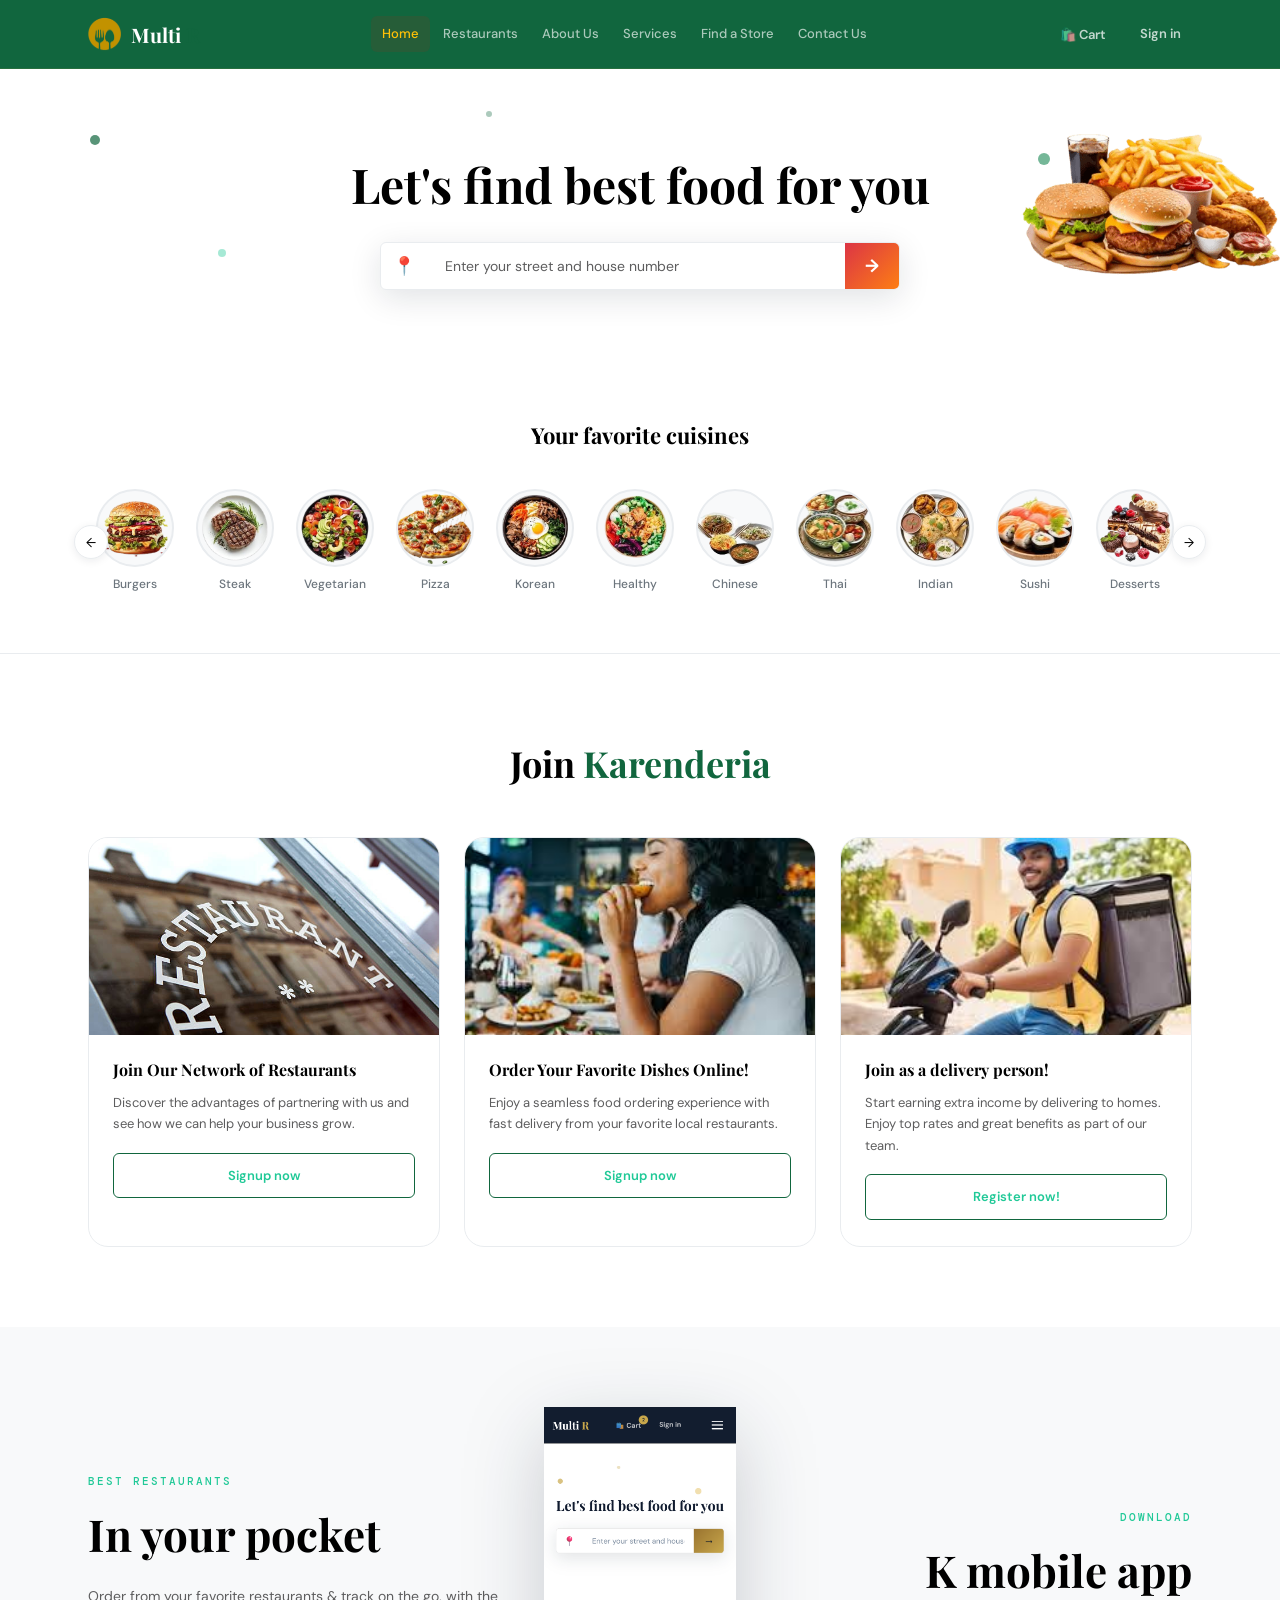
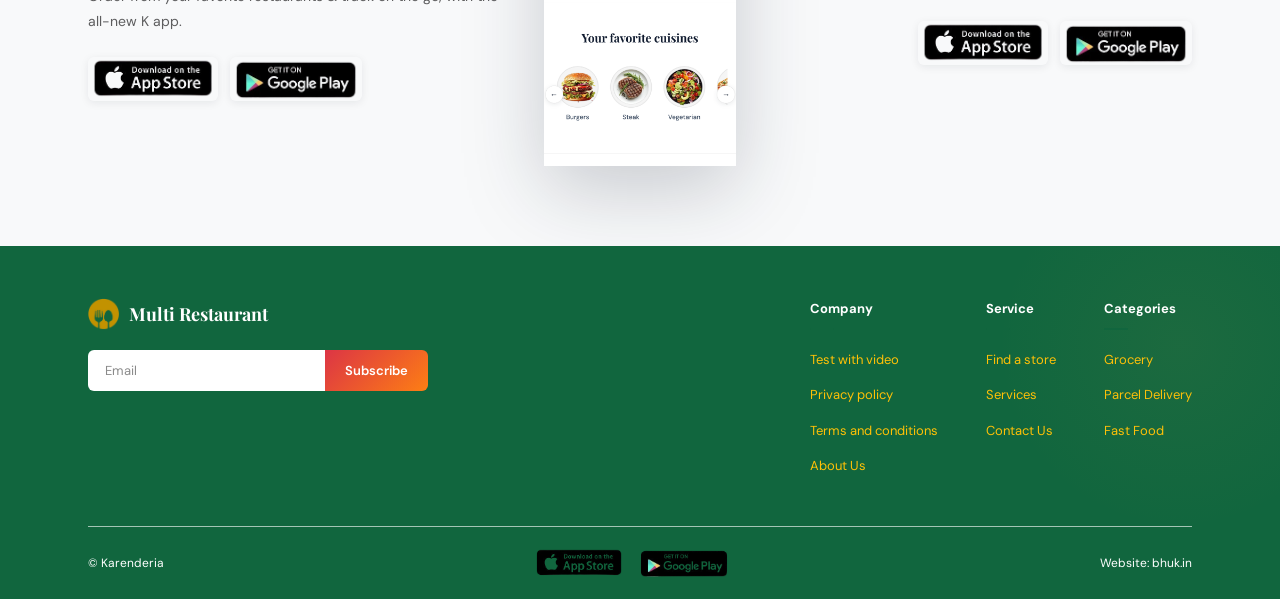
==== index.html @ 749cb7f5 "first commit" ====
<!DOCTYPE html>
<html lang="en">
<head>
  <meta charset="UTF-8">
  <meta name="viewport" content="width=device-width, initial-scale=1.0">
  <title>Bhuk.in — Let's find best food for you</title>
  <meta name="description" content="Order delicious food from the comfort of your home. Explore our restaurant food ordering website now!">
  <link rel="preconnect" href="https://fonts.googleapis.com">
  <link rel="preconnect" href="https://fonts.gstatic.com" crossorigin>
  <link href="https://fonts.googleapis.com/css2?family=Playfair+Display:ital,wght@0,400;0,600;0,700;0,800&family=DM+Sans:wght@300;400;500;600;700&family=DM+Mono:wght@400;500&display=swap" rel="stylesheet">
  <link rel="stylesheet" href="css/style.css">
  <style>
    /* Decorative dots matching original bhuk.in screenshots */
    .dot{position:absolute;border-radius:50%;pointer-events:none}
  </style>
</head>
<body>

  <div id="navbar-placeholder"></div>

  <!-- ══════════════════════════════════════════════════════
       HERO
  ══════════════════════════════════════════════════════ -->
  <section class="hero">
    <img class="hero-img-left"  src="assets/img/hero-left.png"  alt=""
      onerror="this.style.display='none'">
    <img class="hero-img-right" src="assets/img/hero-right.png" alt=""
      onerror="this.style.display='none'">

    <!-- Dots matching screenshot -->
    <div class="dot" style="width:10px;height:10px;background:var(--gold);top:22%;left:7%;opacity:.7"></div>
    <div class="dot" style="width:8px;height:8px;background:var(--gold-dark);top:60%;left:17%;opacity:.4"></div>
    <div class="dot" style="width:12px;height:12px;background:var(--gold-light);top:28%;right:18%;opacity:.6"></div>
    <div class="dot" style="width:7px;height:7px;background:var(--navy-soft);top:65%;right:8%;opacity:.5"></div>
    <div class="dot" style="width:6px;height:6px;background:var(--gold);top:14%;left:38%;opacity:.35"></div>

    <div class="container">
      <div class="hero-inner">
        <div class="hero-content">
          <h1 class="hero-title">Let's find best food for you</h1>
          <div class="hero-search">
            <button class="hero-search-loc" title="Use my location" onclick="getLocation()">📍</button>
            <input type="text" class="hero-search-input" id="hero-input"
              placeholder="Enter your street and house number"
              onkeydown="if(event.key==='Enter') doSearch()">
            <button class="hero-search-btn" onclick="doSearch()">→</button>
          </div>
        </div>
      </div>
    </div>
  </section>

  <!-- ══════════════════════════════════════════════════════
       YOUR FAVOURITE CUISINES
  ══════════════════════════════════════════════════════ -->
  <section class="cuisines-section">
    <div class="container">
      <h2 class="cuisines-title">Your favorite cuisines</h2>
      <div class="cuisines-track-wrap">
        <button class="carousel-arrow prev" onclick="slideCuisines(-1)">←</button>
        <div class="cuisines-track" id="cuisines-track"></div>
        <button class="carousel-arrow next" onclick="slideCuisines(1)">→</button>
      </div>
    </div>
  </section>

  <!-- ══════════════════════════════════════════════════════
       JOIN KARENDERIA — 3 cards
  ══════════════════════════════════════════════════════ -->
  <section class="join-section">
    <div class="container">
      <h2 class="join-title">Join <span class="hi">Karenderia</span></h2>
      <!-- Cards rendered directly — no reveal class to avoid observer timing bug -->
      <div class="join-grid" id="join-grid"></div>
    </div>
  </section>

  <!-- ══════════════════════════════════════════════════════
       APP SECTION
  ══════════════════════════════════════════════════════ -->
  <section class="app-section">
    <div class="container">
      <div class="app-inner">
        <div class="app-left">
          <div class="app-label">Best restaurants</div>
          <div class="app-title">In your pocket</div>
          <p class="app-desc">Order from your favorite restaurants & track on the go, with the all-new K app.</p>
          <div class="app-badges" id="app-badges-left"></div>
        </div>
        <div style="text-align:center">
          <img class="app-phone" src="assets/img/mobile-app.png" alt="K App"
            onerror="this.src='https://placehold.co/200x400/F0EBE0/9A7430?text=App+Preview'">
        </div>
        <div class="app-right">
          <div class="app-label">Download</div>
          <div class="app-title">K mobile app</div>
          <div class="app-badges" id="app-badges-right"></div>
        </div>
      </div>
    </div>
  </section>

  <div id="footer-placeholder"></div>

  <!-- ── SCRIPTS ─────────────────────────────────────────── -->
  <script src="data/data.js"></script>
  <script src="js/main.js"></script>
  <script>
    /* Render page content AFTER main.js loads, then call initReveal */
    document.addEventListener('DOMContentLoaded', function() {
      renderCuisines();
      renderJoinCards();
      renderAppBadges();
      /* Call initReveal AFTER all content is in DOM */
      setTimeout(initReveal, 60);
    });

    /* ── Cuisines ─────────────────────────────────────── */
    function renderCuisines(){
      const track = document.getElementById('cuisines-track');
      if(!track) return;
      track.innerHTML = BHUK.cuisines.map(c => `
        <a href="restaurants.html?cuisine=${c.id}" class="cuisine-chip" title="${c.name}">
          <div class="cuisine-chip-circle">
            <img src="${c.img}" alt="${c.name}"
              onerror="this.style.display='none';this.parentElement.innerHTML='<span style=font-size:32px>${c.icon}</span>'">
          </div>
          <span class="cuisine-chip-label">${c.name}</span>
        </a>
      `).join('');
    }

    function slideCuisines(dir){
      const track = document.getElementById('cuisines-track');
      if(track) track.scrollBy({left: dir*260, behavior:'smooth'});
    }

    /* ── Join cards ──────────────────────────────────── */
    function renderJoinCards(){
      const grid = document.getElementById('join-grid');
      if(!grid) return;
      grid.innerHTML = BHUK.join_cards.map((c,i) => `
        <div class="join-card" style="animation:fadeInUp .5s ease ${i*0.12}s both">
          <img class="join-card-img" src="${c.img}" alt="${c.title}"
            onerror="this.src='https://placehold.co/400x225/F0EBE0/9A7430?text=${encodeURIComponent(c.title)}'">
          <div class="join-card-body">
            <div class="join-card-title">${c.title}</div>
            <div class="join-card-desc">${c.desc}</div>
            <a href="${c.link}" class="join-card-btn">${c.cta}</a>
          </div>
        </div>
      `).join('');
    }

    /* ── App badges ──────────────────────────────────── */
    function renderAppBadges(){
      const a = BHUK.app;
      const html = `
        <a href="${a.appstore_link}" class="app-badge">
          <img src="${a.appstore_img}" alt="App Store"
            onerror="this.src='https://placehold.co/130x40/000/fff?text=App+Store'">
        </a>
        <a href="${a.playstore_link}" class="app-badge">
          <img src="${a.playstore_img}" alt="Google Play"
            onerror="this.src='https://placehold.co/130x40/000/fff?text=Google+Play'">
        </a>`;
      const bl = document.getElementById('app-badges-left');
      const br = document.getElementById('app-badges-right');
      if(bl) bl.innerHTML = html;
      if(br) br.innerHTML = html;
    }

    /* ── Hero search ─────────────────────────────────── */
    function doSearch(){
      const val = document.getElementById('hero-input').value.trim();
      window.location.href = val
        ? `restaurants.html?address=${encodeURIComponent(val)}`
        : 'restaurants.html';
    }

    function getLocation(){
      if(!navigator.geolocation) return;
      navigator.geolocation.getCurrentPosition(pos => {
        document.getElementById('hero-input').value =
          `${pos.coords.latitude.toFixed(4)}, ${pos.coords.longitude.toFixed(4)}`;
      }, ()=>{});
    }
  </script>

  <!-- Inline keyframe for join cards (no observer needed) -->
  <style>
    @keyframes fadeInUp{
      from{opacity:0;transform:translateY(28px)}
      to{opacity:1;transform:translateY(0)}
    }
  </style>
</body>
</html>
---- css/style.css ----
/* ============================================================
   BHUK.IN — Global CSS
   Colors: Exact Advocate palette (Navy + Gold)
   Structure: Food ordering marketplace
============================================================ */
*,*::before,*::after{margin:0;padding:0;box-sizing:border-box}
html{scroll-behavior:smooth;font-size:16px}
body{font-family:var(--ff-body);color:var(--text-dark);background:var(--cream);line-height:1.65;overflow-x:hidden}
img{max-width:100%;display:block;height:auto}
a{text-decoration:none;color:inherit}
ul{list-style:none}
button{cursor:pointer;font-family:var(--ff-body)}
input,textarea,select{font-family:var(--ff-body)}

/* ── EXACT ADVOCATE VARIABLES ───────────────────────────── */
:root {
 /* Primary Action Colors (Appetite Stimulants) */
  --gold:        #11663e; /* bs-orange: High energy for buttons/CTAs */
  --gold-light:  #198754; /* bs-yellow: For highlights and star ratings */
  --gold-dark:   #20c997; /* bs-red: For alerts, prices, or "Hot" items */

  /* Deep Backgrounds & Headers */
  --navy:        #dc3545; /* bs-black: Sleek, high-end look for nav/footers */
  --navy-mid:    #ffc107; /* bs-green: Used for "Fresh" or "Vegetarian" badges */
  --navy-soft:   #fd7e14; /* bs-teal: Accents for health/organic sections */

  /* Surface & Backgrounds */
  --cream:       #FFFFFF; /* bs-white: Clean canvas for food photography */
  --cream-dark:  #f8f9fa; /* Light Gray: Subtle section backgrounds */
  --white:       #FFFFFF;

  /* Functional Grays & UI Elements */
  --gray-100:    #f8f9fa;
  --gray-200:    #e9ecef;
  --gray-500:    #adb5bd;
  --gray-700:    #495057;

  /* Typography */
  --text-dark:   #000000; /* Main Body Text */
  --text-mid:    #6c757d; /* Secondary Info/Descriptions */
  --text-light:  #5d5d5e; /* Disabled or subtle text */

  /* Extra Food Accents */
  --bs-pink:     #d63384; 
  --bs-cyan:     #0dcaf0;



  --ff-display:  'Playfair Display', Georgia, serif;
  --ff-body:     'DM Sans', system-ui, sans-serif;
  --ff-mono:     'DM Mono', monospace;
  --shadow-sm:   0 2px 8px rgba(10,22,40,0.08);
  --shadow-md:   0 8px 32px rgba(10,22,40,0.12);
  --shadow-lg:   0 24px 64px rgba(10,22,40,0.16);
  --shadow-gold: 0 8px 32px rgba(201,168,76,0.25);
  --radius-sm:   6px;
  --radius-md:   12px;
  --radius-lg:   20px;
  --radius-xl:   32px;
  --transition:  0.3s cubic-bezier(0.4,0,0.2,1);
}

/* ── UTILITIES ──────────────────────────────────────────── */
.container{max-width:1160px;margin:0 auto;padding:0 28px}
.section{padding:90px 0}
.tc{text-align:center}
.tc .s-sub{margin:0 auto}
.tc .s-label{justify-content:center}

.s-label{
  font-family:var(--ff-mono);font-size:11px;font-weight:500;
  letter-spacing:3px;text-transform:uppercase;color:var(--gold);
  display:inline-flex;align-items:center;gap:8px;margin-bottom:12px;
}
.s-label::before{content:'';width:24px;height:2px;background:var(--gold);flex-shrink:0}

.s-title{
  font-family:var(--ff-display);font-size:clamp(26px,4vw,46px);
  font-weight:700;color:var(--text-dark);line-height:1.18;margin-bottom:14px;
}
.s-title .hi{color:var(--gold)}
.s-title-white{color:var(--white)!important}

.s-sub{font-size:15px;color:var(--text-light);line-height:1.75;max-width:540px}
.s-divider{width:48px;height:3px;background:linear-gradient(90deg,var(--gold-dark),var(--gold-light));border-radius:2px;margin:14px 0 26px}
.tc .s-divider{margin:14px auto 26px}

/* ── BUTTONS ────────────────────────────────────────────── */
.btn{
  display:inline-flex;align-items:center;justify-content:center;gap:8px;
  padding:13px 28px;border-radius:var(--radius-sm);border:none;
  font-family:var(--ff-body);font-size:14px;font-weight:600;
  letter-spacing:.3px;transition:var(--transition);cursor:pointer;
}
.btn-gold{
  background:linear-gradient(135deg,var(--gold-dark),var(--gold),var(--gold-light));
  color:var(--white);box-shadow:var(--shadow-gold);
}
.btn-gold:hover{transform:translateY(-3px);box-shadow:0 14px 40px rgba(22, 196, 37, 0.45)}
.btn-navy{background:var(--navy);color:var(--white)}
.btn-navy:hover{background:var(--navy-soft);transform:translateY(-2px);box-shadow:var(--shadow-md)}
.btn-outline{background:transparent;border:1.5px solid var(--gold);color:var(--gold-dark)}
.btn-outline:hover{background:var(--gold);color:var(--white)}
.btn-outline-navy{background:transparent;border:1.5px solid var(--navy);color:var(--navy)}
.btn-outline-navy:hover{background:var(--navy);color:var(--white)}
.btn-white{background:var(--white);color:var(--text-dark);box-shadow:var(--shadow-md)}
.btn-white:hover{transform:translateY(-2px);box-shadow:var(--shadow-lg)}
.btn-ghost{background:rgba(255,255,255,.12);border:1.5px solid rgba(255,255,255,.3);color:var(--white)}
.btn-ghost:hover{background:rgba(255,255,255,.22)}

/* ── ANIMATIONS ─────────────────────────────────────────── */
.reveal{opacity:0;transform:translateY(32px);transition:opacity .65s ease,transform .65s ease}
.reveal.vis{opacity:1;transform:none}
.reveal-left{opacity:0;transform:translateX(-40px);transition:opacity .7s ease,transform .7s ease}
.reveal-left.vis{opacity:1;transform:none}
.reveal-right{opacity:0;transform:translateX(40px);transition:opacity .7s ease,transform .7s ease}
.reveal-right.vis{opacity:1;transform:none}

/* ══════════════════════════════════════════════════════════
   NAVBAR — minimal: Logo | nav links | Cart | Sign in
══════════════════════════════════════════════════════════ */
.navbar{
  position:sticky;top:0;z-index:1000;
  background: var(--gold);
  backdrop-filter:blur(20px);-webkit-backdrop-filter:blur(20px);
  border-bottom:1px solid rgba(201,168,76,.12);
  transition:var(--transition);
}
.nav-inner{height:68px;display:flex;align-items:center;justify-content:space-between;gap:16px}

.nav-logo{display:flex;align-items:center;gap:10px;flex-shrink:0}
.nav-logo-img{height:34px;object-fit:contain;border-radius:6px}
.nav-logo-text{font-family:var(--ff-display);font-size:20px;font-weight:700;color:var(--white)}
.nav-logo-text span{color:var(--gold)}

.nav-links{display:flex;align-items:center;gap:2px;flex:1;justify-content:center}
.nav-links a{
  font-size:13px;font-weight:500;color:rgba(255,255,255,.65);
  padding:7px 11px;border-radius:var(--radius-sm);transition:var(--transition);
  white-space:nowrap;
}
.nav-links a:hover,.nav-links a.active{color:var(--navy-mid);background:rgba(226, 11, 3, 0.1)}

.nav-right{display:flex;align-items:center;gap:12px;flex-shrink:0}

.nav-cart-btn{
  display:flex;align-items:center;gap:7px;
  font-size:13px;font-weight:600;color:rgba(255,255,255,.75);
  background:none;border:none;cursor:pointer;transition:var(--transition);
  position:relative;padding:7px 11px;border-radius:var(--radius-sm);
}
.nav-cart-btn:hover{color:var(--gold-light);background:rgba(201,168,76,.1)}

.cart-count{
  position:absolute;top:-2px;right:-2px;
  width:17px;height:17px;border-radius:50%;
  background:var(--gold);color:var(--navy);
  font-size:9px;font-weight:700;
  display:flex;align-items:center;justify-content:center;
}

.nav-signin{
  font-size:13px;font-weight:600;color:rgba(255,255,255,.75);
  padding:7px 11px;border-radius:var(--radius-sm);transition:var(--transition);
}
.nav-signin:hover{color:var(--gold-light);background:rgba(201,168,76,.1)}

/* Hamburger */
.hamburger{
  display:none;flex-direction:column;gap:5px;
  background:none;border:none;padding:8px;border-radius:var(--radius-sm);
}
.hamburger span{display:block;width:22px;height:2px;background:var(--white);border-radius:2px;transition:var(--transition)}
.hamburger.open span:nth-child(1){transform:rotate(45deg) translate(5px,5px)}
.hamburger.open span:nth-child(2){opacity:0}
.hamburger.open span:nth-child(3){transform:rotate(-45deg) translate(5px,-5px)}

.mobile-menu{
  display:none;position:fixed;top:68px;left:0;right:0;
  background:rgba(10,22,40,.99);backdrop-filter:blur(20px);
  border-bottom:1px solid rgba(201,168,76,.12);
  padding:16px 28px 24px;z-index:999;flex-direction:column;gap:4px;
}
.mobile-menu.open{display:flex}
.mobile-menu a{
  font-size:14px;font-weight:500;color:rgba(255,255,255,.72);
  padding:10px 14px;border-radius:var(--radius-sm);transition:var(--transition);
  border-bottom:1px solid rgba(255,255,255,.04);
}
.mobile-menu a:hover{color:var(--gold-light);background:rgba(201,168,76,.08)}
.mobile-menu-actions{display:flex;gap:10px;margin-top:14px;padding-top:14px;border-top:1px solid rgba(255,255,255,.07)}
.mobile-menu-actions .btn{flex:1;justify-content:center;font-size:13px;padding:11px}

/* ── HERO ───────────────────────────────────────────────── */
.hero{
  background:var(--white);overflow:hidden;
  position:relative;min-height:300px;
  display:flex;align-items:center;
}
.hero-img-left,.hero-img-right{
  position:absolute;top:0;bottom:0;width:260px;
  object-fit:cover;pointer-events:none;
}
.hero-img-left{left:0}
.hero-img-right{right:0}
.hero-inner{
  display:flex;align-items:center;justify-content:center;
  position:relative;z-index:2;padding:56px 0 48px;
  text-align:center;width:100%;
}
.hero-content{position:relative;z-index:3;max-width:580px}
.hero-title{
  font-family:var(--ff-display);font-size:clamp(26px,4vw,48px);
  font-weight:700;color:var(--text-dark);margin-bottom:28px;line-height:1.2;
}

/* Search bar */
.hero-search{
  display:flex;background:var(--white);
  border:1.5px solid var(--gray-200);
  border-radius:var(--radius-sm);overflow:hidden;
  box-shadow:var(--shadow-md);max-width:520px;margin:0 auto;
  transition:var(--transition);
}
.hero-search:focus-within{border-color:var(--gold);box-shadow:0 0 0 3px rgba(201,168,76,.1),var(--shadow-md)}
.hero-search-input{
  flex:1;padding:14px 18px;border:none;outline:none;
  font-size:14px;color:var(--text-dark);background:transparent;
}
.hero-search-input::placeholder{color:var(--text-light)}
.hero-search-loc{
  background:none;border:none;padding:0 12px;
  color:var(--text-light);cursor:pointer;font-size:18px;transition:var(--transition);
}
.hero-search-loc:hover{color:var(--gold-dark)}
.hero-search-btn{
  background:linear-gradient(135deg,var(--navy),var(--navy-soft));
  border:none;padding:0 20px;color:var(--white);
  font-size:18px;font-weight:700;cursor:pointer;transition:var(--transition);
  display:flex;align-items:center;justify-content:center;
}
.hero-search-btn:hover{background:linear-gradient(135deg,var(--gold),var(--gold-light));transform:none}

/* Decorative dots */
.hero-dot{position:absolute;border-radius:50%;pointer-events:none}

/* ── CUISINES CAROUSEL ──────────────────────────────────── */
.cuisines-section{padding:48px 0;background:var(--white);border-bottom:1px solid var(--gray-200)}
.cuisines-title{
  font-family:var(--ff-display);font-size:22px;font-weight:700;
  color:var(--text-dark);text-align:center;margin-bottom:26px;
}
.cuisines-track-wrap{position:relative}
.cuisines-track{
  display:flex;gap:14px;overflow-x:auto;scrollbar-width:none;
  padding:6px 4px;scroll-behavior:smooth;
}
.cuisines-track::-webkit-scrollbar{display:none}

.cuisine-chip{
  flex-shrink:0;display:flex;flex-direction:column;align-items:center;gap:8px;
  cursor:pointer;transition:var(--transition);text-decoration:none;padding:4px;
}
.cuisine-chip-circle{
  width:78px;height:78px;border-radius:50%;
  background:var(--gray-100);border:2px solid var(--gray-200);
  display:flex;align-items:center;justify-content:center;
  font-size:30px;overflow:hidden;transition:var(--transition);
}
.cuisine-chip-circle img{width:100%;height:100%;object-fit:cover}
.cuisine-chip:hover .cuisine-chip-circle,
.cuisine-chip.active .cuisine-chip-circle{
  border-color:var(--gold);box-shadow:0 0 0 3px rgba(201,168,76,.15);
  background:var(--white);
}
.cuisine-chip-label{
  font-size:12px;font-weight:500;color:var(--text-mid);
  text-align:center;white-space:nowrap;
}
.cuisine-chip:hover .cuisine-chip-label,
.cuisine-chip.active .cuisine-chip-label{color:var(--gold-dark);font-weight:600}

.carousel-arrow{
  position:absolute;top:50%;transform:translateY(-50%);
  width:34px;height:34px;border-radius:50%;
  background:var(--white);border:1px solid var(--gray-200);
  box-shadow:var(--shadow-sm);cursor:pointer;
  display:flex;align-items:center;justify-content:center;
  font-size:13px;color:var(--text-dark);transition:var(--transition);z-index:10;
}
.carousel-arrow:hover{background:var(--navy);color:var(--white);border-color:var(--navy)}
.carousel-arrow.prev{left:-14px}
.carousel-arrow.next{right:-14px}

/* ── JOIN SECTION ───────────────────────────────────────── */
.join-section{padding:80px 0;background:var(--white)}
.join-title{
  font-family:var(--ff-display);font-size:clamp(22px,3.5vw,36px);
  font-weight:700;text-align:center;margin-bottom:44px;color:var(--text-dark);
}
.join-title .hi{color:var(--gold)}

.join-grid{display:grid;grid-template-columns:repeat(3,1fr);gap:24px}

.join-card{
  border:1px solid var(--gray-200);border-radius:var(--radius-lg);
  overflow:hidden;transition:var(--transition);background:var(--white);
  position:relative;
}
.join-card::before{
  content:'';position:absolute;top:0;left:0;right:0;height:3px;
  background:linear-gradient(90deg,var(--gold-dark),var(--gold-light));
  transform:scaleX(0);transform-origin:left;transition:var(--transition);
}
.join-card:hover{transform:translateY(-7px);box-shadow:var(--shadow-lg);border-color:rgba(201,168,76,.25)}
.join-card:hover::before{transform:scaleX(1)}
.join-card-img{width:100%;aspect-ratio:16/9;object-fit:cover;background:var(--gray-100)}
.join-card-body{padding:22px 24px 26px}
.join-card-title{font-family:var(--ff-display);font-size:16px;font-weight:700;color:var(--text-dark);margin-bottom:8px}
.join-card-desc{font-size:13px;color:var(--text-light);line-height:1.65;margin-bottom:18px}
.join-card-btn{
  display:block;width:100%;padding:11px;text-align:center;
  border:1.5px solid var(--gold);border-radius:var(--radius-sm);
  font-size:13px;font-weight:600;color:var(--gold-dark);
  background:transparent;cursor:pointer;transition:var(--transition);
}
.join-card-btn:hover{background:linear-gradient(135deg,var(--gold-dark),var(--gold));color:var(--white);border-color:transparent}

/* ── APP SECTION ────────────────────────────────────────── */
.app-section{background:var(--cream-dark);padding:80px 0}
.app-inner{display:grid;grid-template-columns:1fr auto 1fr;gap:40px;align-items:center}
.app-phone{max-height:360px;margin:0 auto;filter:drop-shadow(0 24px 40px rgba(10,22,40,.2))}
.app-label{font-family:var(--ff-mono);font-size:11px;letter-spacing:2px;text-transform:uppercase;color:var(--gold-dark);margin-bottom:8px;font-weight:500}
.app-title{font-family:var(--ff-display);font-size:clamp(28px,4vw,44px);font-weight:700;color:var(--text-dark);margin-bottom:14px}
.app-desc{font-size:14px;color:var(--text-light);line-height:1.75;margin-bottom:24px}
.app-badges{display:flex;gap:12px;flex-wrap:wrap}
.app-badge{transition:var(--transition)}
.app-badge:hover{transform:translateY(-3px)}
.app-badge img{height:44px;border-radius:var(--radius-sm);box-shadow:var(--shadow-sm)}
.app-right .app-label,.app-right .app-title{text-align:right}
.app-right .app-badges{justify-content:flex-end}

/* ── RESTAURANT CARD ────────────────────────────────────── */
.restaurant-card{
  background:var(--white);border:1px solid var(--gray-200);
  border-radius:var(--radius-lg);overflow:hidden;transition:var(--transition);
  position:relative;text-decoration:none;display:block;
}
.restaurant-card::before{
  content:'';position:absolute;top:0;left:0;right:0;height:3px;
  background:linear-gradient(90deg,var(--gold-dark),var(--gold-light));
  transform:scaleX(0);transform-origin:left;transition:var(--transition);
}
.restaurant-card:hover{transform:translateY(-5px);box-shadow:var(--shadow-lg);border-color:rgba(201,168,76,.2)}
.restaurant-card:hover::before{transform:scaleX(1)}
.restaurant-card.closed{opacity:.65}
.rest-img{width:100%;aspect-ratio:16/9;object-fit:cover;background:var(--gray-100)}
.rest-closed-badge{
  position:absolute;top:12px;left:12px;
  background:rgba(10,22,40,.8);color:var(--white);
  font-size:11px;font-weight:600;padding:3px 10px;border-radius:var(--radius-full);
}
.rest-body{padding:16px 18px}
.rest-name{font-family:var(--ff-display);font-size:16px;font-weight:700;color:var(--text-dark);margin-bottom:6px}
.rest-meta{display:flex;align-items:center;gap:12px;margin-bottom:10px;flex-wrap:wrap}
.rest-rating{display:flex;align-items:center;gap:4px;font-size:13px;font-weight:600;color:var(--text-dark)}
.rest-rating .star{color:var(--gold)}
.rest-reviews{font-size:11px;color:var(--text-light)}
.rest-time{font-size:12px;color:var(--text-light);display:flex;align-items:center;gap:4px}
.rest-tags{display:flex;gap:6px;flex-wrap:wrap;margin-bottom:10px}
.rest-tag{
  padding:2px 10px;border-radius:var(--radius-full);
  font-size:10px;font-weight:600;color:var(--gold-dark);
  background:rgba(201,168,76,.1);border:1px solid rgba(201,168,76,.2);
}
.rest-footer{
  display:flex;align-items:center;justify-content:space-between;
  padding-top:10px;border-top:1px solid var(--gray-200);
  font-size:12px;color:var(--text-light);
}

/* ── CUISINE FILTER PILLS (restaurants page) ────────────── */
.cuisine-strip{
  background:var(--white);border-bottom:1px solid var(--gray-200);
  position:sticky;top:68px;z-index:99;
}
.cuisine-strip-inner{
  display:flex;gap:8px;overflow-x:auto;scrollbar-width:none;
  padding:12px 4px;
}
.cuisine-strip-inner::-webkit-scrollbar{display:none}
.cuisine-pill{
  flex-shrink:0;display:flex;align-items:center;gap:6px;
  padding:7px 16px;border-radius:var(--radius-full);
  border:1.5px solid var(--gray-200);background:var(--white);
  font-size:13px;font-weight:500;color:var(--text-mid);
  cursor:pointer;transition:var(--transition);white-space:nowrap;
  text-decoration:none;
}
.cuisine-pill:hover{border-color:var(--gold);color:var(--gold-dark)}
.cuisine-pill.active{
  background:linear-gradient(135deg,var(--navy),var(--navy-soft));
  border-color:transparent;color:var(--white);font-weight:600;
}

/* ── FILTER SIDEBAR ─────────────────────────────────────── */
.filter-box{
  background:var(--white);border:1px solid var(--gray-200);
  border-radius:var(--radius-lg);padding:24px;position:sticky;top:130px;
}
.filter-box-title{font-family:var(--ff-display);font-size:16px;font-weight:700;color:var(--text-dark);margin-bottom:20px;padding-bottom:14px;border-bottom:1px solid var(--gray-200)}
.filter-group{margin-bottom:22px}
.filter-group-title{font-size:11px;font-weight:700;letter-spacing:.8px;text-transform:uppercase;color:var(--text-light);margin-bottom:12px}
.filter-opt{display:flex;align-items:center;gap:10px;padding:5px 0;cursor:pointer}
.filter-opt input{accent-color:var(--gold);width:15px;height:15px}
.filter-opt label{font-size:13px;color:var(--text-mid);cursor:pointer;flex:1}
.filter-apply{
  width:100%;padding:11px;
  background:linear-gradient(135deg,var(--gold-dark),var(--gold));
  border:none;border-radius:var(--radius-sm);
  font-family:var(--ff-body);font-size:13px;font-weight:600;color:var(--navy);
  cursor:pointer;transition:var(--transition);
}
.filter-apply:hover{transform:translateY(-1px);box-shadow:var(--shadow-gold)}

/* ── MENU ITEM ──────────────────────────────────────────── */
.menu-item{
  display:flex;align-items:center;gap:16px;
  background:var(--white);border:1px solid var(--gray-200);
  border-radius:var(--radius-md);padding:16px 18px;transition:var(--transition);
}
.menu-item:hover{border-color:rgba(201,168,76,.3);box-shadow:var(--shadow-sm)}
.menu-item-img{width:80px;height:80px;border-radius:var(--radius-sm);object-fit:cover;flex-shrink:0;background:var(--gray-100)}
.menu-item-info{flex:1}
.menu-item-name{font-family:var(--ff-display);font-size:15px;font-weight:600;color:var(--text-dark);margin-bottom:4px}
.menu-item-desc{font-size:12px;color:var(--text-light);line-height:1.5;margin-bottom:8px;display:-webkit-box;-webkit-line-clamp:2;-webkit-box-orient:vertical;overflow:hidden}
.menu-item-price{font-family:var(--ff-display);font-size:16px;font-weight:700;color:var(--gold-dark)}
.menu-item-add{
  width:34px;height:34px;border-radius:50%;
  background:linear-gradient(135deg,var(--gold-dark),var(--gold));
  border:none;color:var(--white);font-size:20px;
  cursor:pointer;flex-shrink:0;
  display:flex;align-items:center;justify-content:center;
  transition:var(--transition);box-shadow:var(--shadow-gold);
}
.menu-item-add:hover{transform:scale(1.1);box-shadow:0 10px 28px rgba(201,168,76,.5)}
.popular-badge{
  display:inline-block;padding:2px 8px;border-radius:var(--radius-full);
  font-size:10px;font-weight:700;color:var(--white);
  background:var(--navy);margin-bottom:4px;
}

/* ── CART SIDEBAR ───────────────────────────────────────── */
.cart-overlay{
  position:fixed;inset:0;background:rgba(0,0,0,.55);
  z-index:2000;opacity:0;pointer-events:none;transition:opacity .3s ease;
}
.cart-overlay.open{opacity:1;pointer-events:all}
.cart-panel{
  position:fixed;top:0;right:0;bottom:0;width:360px;max-width:100vw;
  background:var(--white);z-index:2001;
  box-shadow:-8px 0 40px rgba(10,22,40,.2);
  display:flex;flex-direction:column;
  transform:translateX(100%);transition:transform .35s cubic-bezier(.4,0,.2,1);
}
.cart-overlay.open .cart-panel{transform:translateX(0)}
.cart-header{
  padding:20px 24px;border-bottom:1px solid var(--gray-200);
  display:flex;align-items:center;justify-content:space-between;
  background:var(--gold);
}
.cart-header-title{font-family:var(--ff-display);font-size:20px;font-weight:700;color:var(--white)}
.cart-close{background:none;border:none;font-size:20px;cursor:pointer;color:rgba(255,255,255,.6);transition:var(--transition)}
.cart-close:hover{color:var(--white)}
.cart-body{flex:1;overflow-y:auto;padding:20px 24px}
.cart-empty{display:flex;flex-direction:column;align-items:center;justify-content:center;height:100%;gap:14px;text-align:center}
.cart-empty-icon{font-size:56px;opacity:.3}
.cart-empty-title{font-family:var(--ff-display);font-size:18px;font-weight:700;color:var(--text-dark)}
.cart-empty-sub{font-size:13px;color:var(--text-light)}
.cart-items{display:flex;flex-direction:column;gap:14px}
.cart-item{display:flex;align-items:center;gap:12px;padding:12px 0;border-bottom:1px solid var(--gray-200)}
.cart-item:last-child{border-bottom:none}
.cart-item-img{width:50px;height:50px;border-radius:var(--radius-sm);object-fit:cover;flex-shrink:0;background:var(--gray-100)}
.cart-item-info{flex:1}
.cart-item-name{font-size:13px;font-weight:600;color:var(--text-dark);margin-bottom:3px}
.cart-item-price{font-size:13px;font-weight:700;color:var(--gold-dark)}
.cart-item-qty{display:flex;align-items:center;gap:8px}
.qty-btn{
  width:26px;height:26px;border-radius:50%;
  border:1.5px solid var(--gray-200);background:var(--white);
  font-size:14px;cursor:pointer;transition:var(--transition);
  display:flex;align-items:center;justify-content:center;color:var(--text-dark);
}
.qty-btn:hover{border-color:var(--gold);color:var(--gold-dark)}
.qty-val{font-size:13px;font-weight:600;color:var(--text-dark);min-width:20px;text-align:center}
.cart-footer{padding:20px 24px;border-top:1px solid var(--gray-200)}
.cart-total-row{display:flex;justify-content:space-between;margin-bottom:16px}
.cart-total-label{font-size:14px;color:var(--text-mid)}
.cart-total-val{font-family:var(--ff-display);font-size:20px;font-weight:700;color:var(--text-dark)}

/* ── FORMS ──────────────────────────────────────────────── */
.form-page{min-height:calc(100vh - 68px);background:var(--cream);display:flex;flex-direction:column}
.form-main{flex:1;display:flex;align-items:center;justify-content:center;padding:60px 20px}
.form-card{
  background:var(--white);border:1px solid var(--gray-200);
  border-radius:var(--radius-xl);padding:44px 48px;
  width:100%;max-width:480px;box-shadow:var(--shadow-lg);
}
.form-title{font-family:var(--ff-display);font-size:28px;font-weight:700;color:var(--text-dark);text-align:center;margin-bottom:32px}
.f-group{margin-bottom:16px;position:relative}
.f-row{display:grid;grid-template-columns:1fr 1fr;gap:14px}
.f-input{
  width:100%;background:var(--gray-100);border:1.5px solid var(--gray-200);
  border-radius:var(--radius-sm);padding:13px 16px;
  font-size:14px;color:var(--text-dark);outline:none;transition:var(--transition);
}
.f-input:focus{border-color:var(--gold);background:var(--white);box-shadow:0 0 0 3px rgba(201,168,76,.1)}
.f-input::placeholder{color:var(--text-light)}
.f-input.has-icon{padding-right:46px}
.f-eye{
  position:absolute;right:14px;top:50%;transform:translateY(-50%);
  background:none;border:none;cursor:pointer;color:var(--text-light);font-size:16px;
}
.f-eye:hover{color:var(--text-dark)}

/* Phone */
.f-phone-wrap{display:flex}
.f-phone-flag{
  display:flex;align-items:center;gap:6px;
  background:var(--gray-100);border:1.5px solid var(--gray-200);border-right:none;
  border-radius:var(--radius-sm) 0 0 var(--radius-sm);
  padding:0 14px;font-size:14px;cursor:pointer;
  white-space:nowrap;position:relative;transition:var(--transition);
}
.f-phone-flag:hover{border-color:var(--gold)}
.f-phone-num{border-radius:0 var(--radius-sm) var(--radius-sm) 0;border-left:none}
.flag-dropdown{
  position:absolute;top:calc(100% + 4px);left:0;z-index:100;
  background:var(--white);border:1px solid var(--gray-200);
  border-radius:var(--radius-md);box-shadow:var(--shadow-lg);
  min-width:180px;overflow:hidden;display:none;
}
.flag-dropdown.open{display:block}
.flag-option{
  padding:10px 14px;font-size:13px;cursor:pointer;
  transition:var(--transition);display:flex;align-items:center;gap:8px;
}
.flag-option:hover{background:rgba(201,168,76,.08);color:var(--gold-dark)}

/* Checkbox row */
.f-check-row{display:flex;align-items:center;justify-content:space-between;margin-bottom:20px}
.f-check-label{display:flex;align-items:center;gap:8px;font-size:13px;color:var(--text-mid);cursor:pointer}
.f-check-label input{accent-color:var(--gold)}
.f-link{font-size:13px;color:var(--text-dark);text-decoration:underline;transition:var(--transition)}
.f-link:hover{color:var(--gold-dark)}

/* Submit */
.f-submit{
  width:100%;padding:14px;
  background:var(--gray-200);border:none;border-radius:var(--radius-sm);
  font-size:15px;font-weight:600;color:var(--gray-500);
  cursor:pointer;transition:var(--transition);margin-bottom:20px;
}
.f-submit.active{
  background:linear-gradient(135deg,var(--gold-dark),var(--gold),var(--gold-light));
  color:var(--white);box-shadow:var(--shadow-gold);cursor:pointer;
}
.f-submit.active:hover{transform:translateY(-2px);box-shadow:0 14px 40px rgba(201,168,76,.45)}
.f-bottom{text-align:center;font-size:13px;color:var(--text-light)}
.f-bottom a{color:var(--gold-dark);font-weight:600}
.f-legal{font-size:12px;color:var(--text-light);line-height:1.65;margin-bottom:16px}
.f-legal a{color:var(--gold-dark)}
.f-radio-group{margin-bottom:16px}
.f-radio-group-title{font-size:13px;color:var(--text-mid);margin-bottom:8px}
.f-radio{display:flex;align-items:center;gap:8px;font-size:13px;color:var(--text-mid);cursor:pointer;margin-bottom:6px}
.f-radio input{accent-color:var(--gold)}

/* ── MERCHANT PAGE ──────────────────────────────────────── */
.merchant-layout{
  display:grid;grid-template-columns:1fr 1fr;gap:60px;
  align-items:center;padding:60px 0;
}
.merchant-hero-img{border-radius:var(--radius-xl);box-shadow:var(--shadow-lg);width:100%;object-fit:cover}
.why-grid{display:grid;grid-template-columns:repeat(3,1fr);gap:24px;margin-top:48px}
.why-card{
  background:var(--white);border:1px solid var(--gray-200);
  border-radius:var(--radius-lg);padding:32px 24px;transition:var(--transition);
}
.why-card:hover{transform:translateY(-5px);box-shadow:var(--shadow-lg);border-color:rgba(201,168,76,.25)}
.why-card-emoji{font-size:36px;margin-bottom:16px}
.why-card-title{font-family:var(--ff-display);font-size:18px;font-weight:700;color:var(--text-dark);margin-bottom:4px}
.why-card-subtitle{font-size:12px;color:var(--gold-dark);font-weight:600;margin-bottom:10px}
.why-card-desc{font-size:13px;color:var(--text-light);line-height:1.65}

/* CTA Banner */
.cta-banner{background:var(--navy);position:relative;overflow:hidden;text-align:center;padding:88px 20px}
.cta-banner-bg{position:absolute;inset:0;width:100%;height:100%;object-fit:cover;opacity:.35}
.cta-banner::before{content:'';position:absolute;top:-100px;right:-100px;width:400px;height:400px;border-radius:50%;background:radial-gradient(circle,rgba(201,168,76,.1),transparent 65%);pointer-events:none}
.cta-banner-content{position:relative;z-index:2}
.cta-banner-label{font-family:var(--ff-mono);font-size:11px;letter-spacing:3px;text-transform:uppercase;color:var(--gold-light);margin-bottom:14px}
.cta-banner-title{font-family:var(--ff-display);font-size:clamp(26px,4vw,46px);font-weight:700;color:var(--white);margin-bottom:28px}

/* ── ABOUT PAGE ─────────────────────────────────────────── */
.about-hero{background:var(--navy-mid);padding:80px 0;position:relative;overflow:hidden}
.about-hero::before{content:'';position:absolute;top:-100px;right:-100px;width:400px;height:400px;border-radius:50%;background:radial-gradient(circle,rgba(201,168,76,.08),transparent 65%)}
.about-hero-title{font-family:var(--ff-display);font-size:clamp(32px,5vw,56px);font-weight:700;color:var(--white);margin-bottom:16px}
.about-hero-desc{font-size:15px;color:rgba(0, 0, 0, 0.767);max-width:520px;line-height:1.8}

.stats-row{display:grid;grid-template-columns:repeat(4,1fr);gap:1px;background:var(--gray-200);border-radius:var(--radius-lg);overflow:hidden;margin-top:56px}
.stat-box{background:var(--white);padding:36px 28px;text-align:center;transition:var(--transition)}
.stat-box:hover{background:rgba(201,168,76,.04)}
.stat-val{font-family:var(--ff-display);font-size:36px;font-weight:800;color:var(--gold-dark);margin-bottom:6px}
.stat-lbl{font-size:12px;color:var(--text-light)}

.values-grid{display:grid;grid-template-columns:repeat(4,1fr);gap:24px}
.value-card{background:var(--white);border:1px solid var(--gray-200);border-radius:var(--radius-lg);padding:28px 22px;text-align:center;transition:var(--transition)}
.value-card:hover{transform:translateY(-5px);box-shadow:var(--shadow-lg);border-color:rgba(201,168,76,.25)}
.value-icon{font-size:36px;margin-bottom:14px}
.value-title{font-family:var(--ff-display);font-size:17px;font-weight:700;color:var(--text-dark);margin-bottom:8px}
.value-desc{font-size:13px;color:var(--text-light);line-height:1.65}

.team-grid{display:grid;grid-template-columns:repeat(4,1fr);gap:24px}
.team-card{background:var(--white);border:1px solid var(--gray-200);border-radius:var(--radius-lg);padding:28px 22px;text-align:center;transition:var(--transition)}
.team-card:hover{transform:translateY(-5px);box-shadow:var(--shadow-lg)}
.team-avatar{width:80px;height:80px;border-radius:50%;object-fit:cover;margin:0 auto 14px;border:3px solid rgba(201,168,76,.3);background:var(--gray-100);display:block}
.team-avatar-ph{width:80px;height:80px;border-radius:50%;margin:0 auto 14px;background:linear-gradient(135deg,var(--navy-mid),var(--navy-soft));display:flex;align-items:center;justify-content:center;font-family:var(--ff-display);font-size:24px;font-weight:700;color:var(--white);border:3px solid rgba(201,168,76,.25)}
.team-name{font-family:var(--ff-display);font-size:16px;font-weight:700;color:var(--text-dark);margin-bottom:4px}
.team-role{font-size:12px;color:var(--gold-dark);font-weight:600}

/* ── CONTACT ────────────────────────────────────────────── */
.contact-grid{display:grid;grid-template-columns:1fr 1fr;gap:72px}
.contact-info-item{display:flex;gap:16px;padding:18px 0;border-bottom:1px solid var(--gray-200)}
.contact-icon{width:42px;height:42px;border-radius:var(--radius-sm);background:rgba(201,168,76,.1);border:1px solid rgba(201,168,76,.2);display:flex;align-items:center;justify-content:center;font-size:18px;flex-shrink:0}
.contact-label{font-size:11px;font-weight:700;letter-spacing:.8px;text-transform:uppercase;color:var(--text-light);margin-bottom:4px}
.contact-val{font-size:14px;font-weight:500;color:var(--text-dark)}
.f-textarea{width:100%;background:var(--gray-100);border:1.5px solid var(--gray-200);border-radius:var(--radius-sm);padding:13px 16px;font-size:14px;color:var(--text-dark);outline:none;transition:var(--transition);resize:vertical;min-height:120px}
.f-textarea:focus{border-color:var(--gold);background:var(--white);box-shadow:0 0 0 3px rgba(201,168,76,.1)}

/* ── POLICY PAGES ───────────────────────────────────────── */
.policy-wrap{max-width:780px;padding:64px 0 100px}
.policy-main-title{font-family:var(--ff-display);font-size:clamp(28px,4vw,42px);font-weight:700;color:var(--text-dark);margin-bottom:22px}
.policy-intro{font-size:14.5px;color:var(--text-mid);line-height:1.85;margin-bottom:36px;padding:20px;background:rgba(201,168,76,.07);border-left:3px solid var(--gold);border-radius:0 var(--radius-sm) var(--radius-sm) 0}
.policy-section{margin-bottom:30px}
.policy-heading{font-family:var(--ff-display);font-size:17px;font-weight:700;color:var(--text-dark);margin-bottom:12px}
.policy-text{font-size:14px;color:var(--text-mid);line-height:1.85;margin-bottom:10px}
.policy-list{background:var(--white);border:1px solid var(--gray-200);border-radius:var(--radius-md);padding:8px 16px;margin-bottom:10px}
.policy-list-item{padding:9px 0;border-bottom:1px solid var(--gray-200);font-size:13.5px;color:var(--text-mid);line-height:1.7;display:flex;align-items:flex-start;gap:8px}
.policy-list-item:last-child{border-bottom:none}
.policy-list-item::before{content:'›';color:var(--gold-dark);font-size:15px;flex-shrink:0}

/* ── FOOTER ─────────────────────────────────────────────── */
.site-footer{background:var(--gold);position:relative;overflow:hidden;padding:52px 0 0}
.site-footer::before{content:'';position:absolute;top:-100px;right:-100px;width:400px;height:400px;border-radius:50%;background:radial-gradient(circle,rgba(201,168,76,.06),transparent 65%);pointer-events:none}
.footer-top{
  display:flex;align-items:flex-start;justify-content:space-between;
  gap:40px;flex-wrap:wrap;padding-bottom:48px;
  border-bottom:1px solid rgba(255, 255, 255, 0.618);
}
.footer-brand{flex:1;min-width:200px}
.footer-logo{display:flex;align-items:center;gap:10px;margin-bottom:20px}
.footer-logo-img{height:32px;object-fit:contain;border-radius:6px}
.footer-logo-text{font-family:var(--ff-display);font-size:18px;font-weight:700;color:var(--white)}
.footer-logo-text span{color:var(--gold)}
.footer-newsletter{display:flex;max-width:340px}
.footer-email-input{
  flex:1;padding:11px 16px;
  border:1.5px solid rgba(255,255,255,.12);border-right:none;
  border-radius:var(--radius-sm) 0 0 var(--radius-sm);
  font-size:13px;color:var(--white);
  background:rgb(255, 255, 255);outline:none;transition:var(--transition);
}
.footer-email-input::placeholder{color:rgba(0, 0, 0, 0.458)}
.footer-email-input:focus{border-color:var(--gold);background:rgb(255, 255, 255)}
.footer-subscribe{
  padding:11px 20px;
  background:linear-gradient(135deg,var(--navy),var(--navy-soft));
  border:none;border-radius:0 var(--radius-sm) var(--radius-sm) 0;
  color:var(--white);font-size:13px;font-weight:600;cursor:pointer;transition:var(--transition);
}
.footer-subscribe:hover{background:linear-gradient(135deg,var(--navy-soft),var(--navy))}

.footer-cols{display:flex;gap:48px;flex-wrap:wrap}
.footer-col-title{font-weight:700;font-size:13px;color:var(--white);margin-bottom:16px;position:relative;padding-bottom:10px}
.footer-col-title::after{content:'';position:absolute;bottom:0;left:0;width:24px;height:2px;background:var(--gold);border-radius:2px}
.footer-col ul{display:flex;flex-direction:column;gap:9px}
.footer-col ul li a{font-size:13px;color: var(--navy-mid);transition:var(--transition)}
.footer-col ul li a:hover{color:var(--white);padding-left:4px}

.footer-bottom{
  display:flex;align-items:center;justify-content:space-between;
  padding:20px 0;flex-wrap:wrap;gap:14px;
}
.footer-copy{font-size:12px;color:rgb(255, 255, 255)}
.footer-app-badges{display:flex;gap:10px}
.footer-app-badges img{height:32px;border-radius:var(--radius-sm)}
.footer-website{font-size:12px;color:rgb(255, 255, 255)}

/* ── PAGE HEADER BAR ────────────────────────────────────── */
.page-hbar{background:var(--white);border-bottom:1px solid var(--gray-200);padding:12px 0}
.page-hbar-inner{display:flex;align-items:center;justify-content:space-between}
.page-hbar-title{font-family:var(--ff-display);font-size:16px;font-weight:700;color:var(--text-dark)}
.breadcrumb{display:flex;align-items:center;gap:6px;font-size:12px;color:var(--text-light)}
.breadcrumb a{color:var(--text-mid);transition:var(--transition)}
.breadcrumb a:hover{color:var(--gold-dark)}
.breadcrumb .sep{color:var(--gray-200)}
.breadcrumb .cur{color:var(--gold-dark);font-weight:600}

/* ── RESPONSIVE ─────────────────────────────────────────── */
@media(max-width:1000px){
  .merchant-layout{grid-template-columns:1fr}
  .app-inner{grid-template-columns:1fr;text-align:center}
  .app-right .app-title,.app-right .app-label{text-align:center}
  .app-right .app-badges{justify-content:center}
  .app-phone{max-height:240px}
  .contact-grid{grid-template-columns:1fr}
  .nav-links{display:none}
  .hamburger{display:flex}
}
@media(max-width:860px){
  .section{padding:64px 0}
  .join-grid{grid-template-columns:1fr;max-width:400px;margin:0 auto}
  .why-grid{grid-template-columns:1fr}
  .stats-row{grid-template-columns:1fr 1fr}
  .values-grid,.team-grid{grid-template-columns:1fr 1fr}
}
@media(max-width:600px){
  .container{padding:0 16px}
  .form-card{padding:28px 20px}
  .hero-img-left,.hero-img-right{display:none}
  .footer-top{flex-direction:column}
  .footer-cols{gap:28px}
  .values-grid,.team-grid{grid-template-columns:1fr 1fr}
}
@media(max-width:480px){
  .f-row{grid-template-columns:1fr}
}
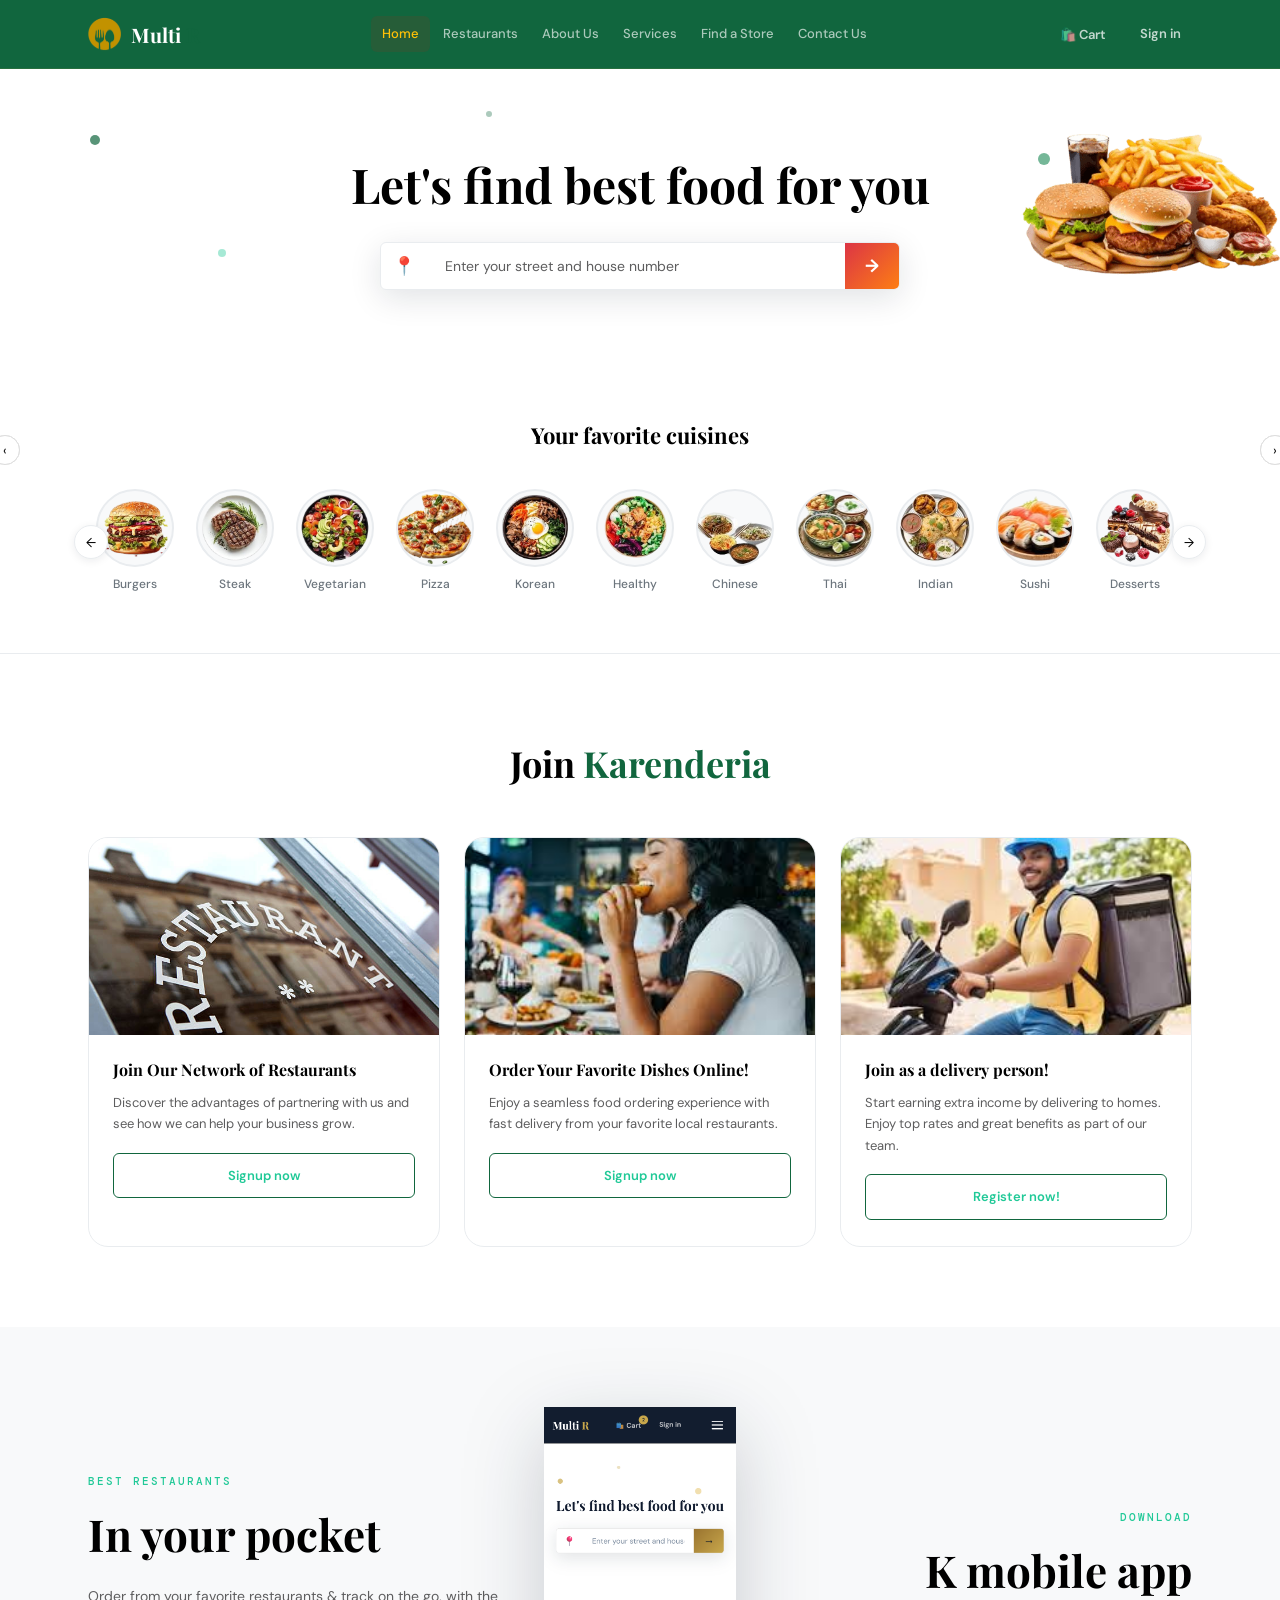
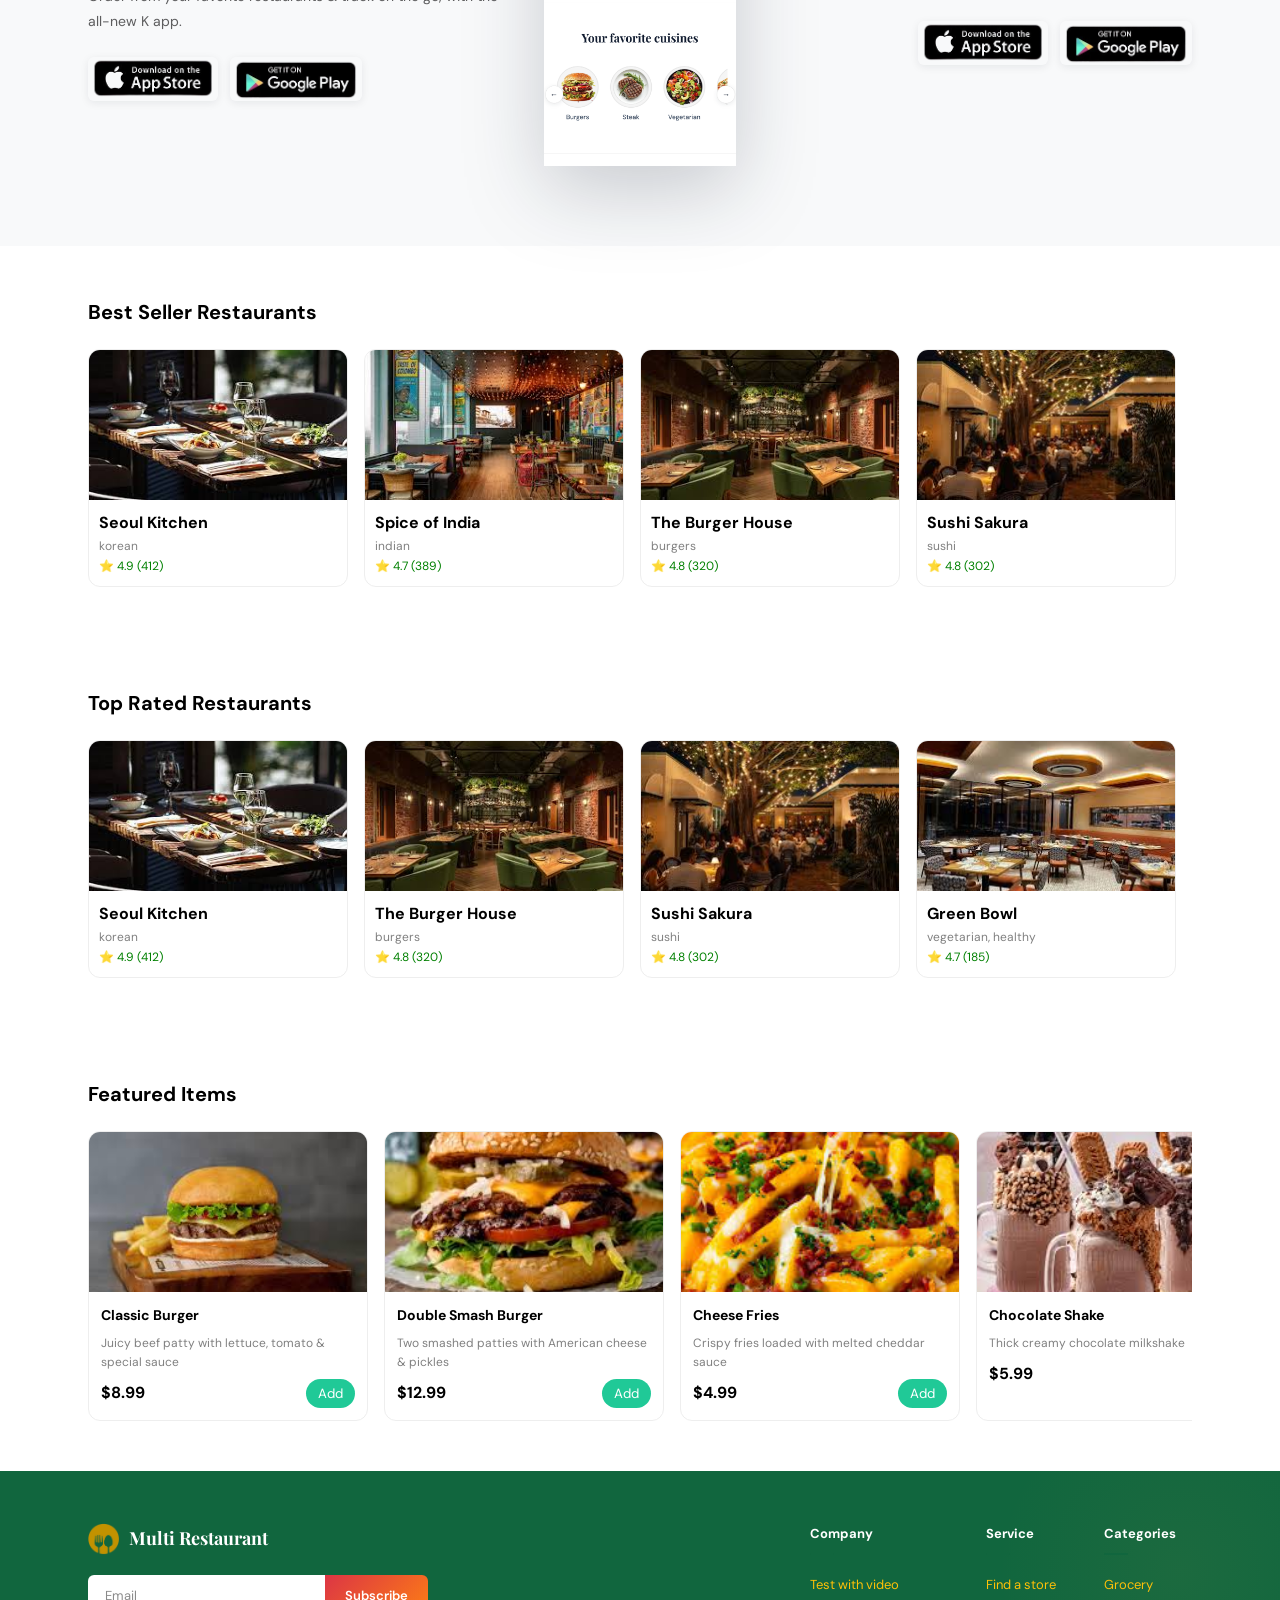
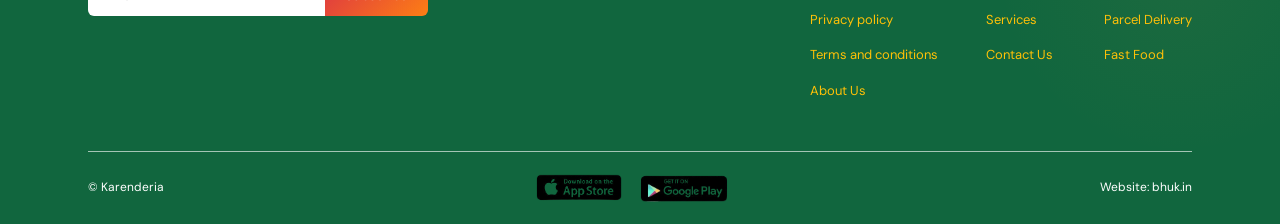
==== commit c381ebba: "update" ====
--- a/index.html
+++ b/index.html
@@ -99,7 +99,12 @@
       </div>
     </div>
   </section>
-
+<!-- DYNAMIC SLIDERS -->
+<section id="dynamic-sliders"></section>
+<!-- DYNAMIC FOOD SLIDERS -->
+<section id="food-sliders"></section>
+
+<!-- FOOTER -->
   <div id="footer-placeholder"></div>
 
   <!-- ── SCRIPTS ─────────────────────────────────────────── -->
@@ -111,6 +116,8 @@
       renderCuisines();
       renderJoinCards();
       renderAppBadges();
+      renderAllSliders();
+      renderAllFoodSliders();
       /* Call initReveal AFTER all content is in DOM */
       setTimeout(initReveal, 60);
     });
@@ -185,6 +192,201 @@
           `${pos.coords.latitude.toFixed(4)}, ${pos.coords.longitude.toFixed(4)}`;
       }, ()=>{});
     }
+
+    // ===============================
+// RENDER ALL SLIDERS
+// ===============================
+function renderAllSliders() {
+  const container = document.getElementById("dynamic-sliders");
+  if (!container) return;
+
+  container.innerHTML = BHUK.sliders.map(s => `
+    <section class="best-section">
+      <div class="container">
+        <h2 class="best-title">${s.title}</h2>
+
+        <div class="best-slider-wrap">
+          <button class="best-arrow prev" onclick="slideBest('${s.id}', -1)">‹</button>
+
+          <div class="best-slider" id="slider-${s.id}"></div>
+
+          <button class="best-arrow next" onclick="slideBest('${s.id}', 1)">›</button>
+        </div>
+      </div>
+    </section>
+  `).join("");
+
+  BHUK.sliders.forEach(s => renderSliderItems(s));
+}
+
+
+// ===============================
+// RENDER ITEMS INSIDE SLIDER
+// ===============================
+function renderSliderItems(config) {
+  const el = document.getElementById(`slider-${config.id}`);
+  if (!el) return;
+
+  let data = [...BHUK.restaurants];
+
+  if (config.type === "reviews") {
+    data.sort((a, b) => b.reviews - a.reviews);
+  }
+
+  if (config.type === "rating") {
+    data.sort((a, b) => b.rating - a.rating);
+  }
+
+  if (config.type === "hybrid") {
+    data.sort((a, b) => (b.rating * b.reviews) - (a.rating * a.reviews));
+  }
+
+  data = data.slice(0, 10);
+
+  el.innerHTML = data.map(r => `
+    <div class="best-card">
+      <div class="best-img-wrap">
+        <img src="${r.img}" alt="${r.name}">
+      </div>
+
+      <div class="best-body">
+        <div class="best-name">${r.name}</div>
+        <div class="best-cuisine">${r.cuisine.join(", ")}</div>
+        <div class="best-rating">⭐ ${r.rating} (${r.reviews})</div>
+      </div>
+    </div>
+  `).join("");
+}
+
+
+// ===============================
+// SLIDER SCROLL
+// ===============================
+function slideBest(id, dir) {
+  const el = document.getElementById(`slider-${id}`);
+  if (el) {
+    el.scrollBy({
+      left: dir * 300,
+      behavior: "smooth"
+    });
+  }
+}
+
+// ===============================
+// RENDER ALL FOOD SLIDERS
+// ===============================
+function renderAllFoodSliders() {
+  const container = document.getElementById("food-sliders");
+  if (!container) return;
+
+  container.innerHTML = BHUK.food_sliders.map(s => `
+    <section class="food-section">
+      <div class="container">
+        <h2 class="food-title">${s.title}</h2>
+
+        <div class="food-slider-wrap">
+          <button class="food-arrow prev" onclick="slideFood('${s.id}', -1)">‹</button>
+
+          <div class="food-slider" id="food-${s.id}"></div>
+
+          <button class="food-arrow next" onclick="slideFood('${s.id}', 1)">›</button>
+        </div>
+      </div>
+    </section>
+  `).join("");
+
+  BHUK.food_sliders.forEach(s => renderFoodItems(s));
+}
+
+
+// ===============================
+// GET ALL FOOD ITEMS
+// ===============================
+function getAllFoodItems() {
+  let items = [];
+
+  BHUK.restaurants.forEach(r => {
+    r.menu.forEach(m => {
+      items.push({
+        ...m,
+        restaurant: r.name
+      });
+    });
+  });
+
+  return items;
+}
+
+
+// ===============================
+// RENDER FOOD ITEMS
+// ===============================
+function renderFoodItems(config) {
+  const el = document.getElementById(`food-${config.id}`);
+  if (!el) return;
+
+  let items = getAllFoodItems();
+
+  // 🔥 FILTER LOGIC
+  switch (config.type) {
+    case "popular":
+      items = items.filter(i => i.popular);
+      break;
+
+    case "price_high":
+      items.sort((a, b) => b.price - a.price);
+      break;
+
+    case "price_low":
+      items.sort((a, b) => a.price - b.price);
+      break;
+  }
+
+  items = items.slice(0, 10);
+
+  el.innerHTML = items.map(item => `
+    <div class="food-card">
+
+      <div class="food-img-wrap">
+        <img src="${item.img}" alt="${item.name}"
+          onerror="this.src='https://placehold.co/400x220/F0EBE0/9A7430?text=${item.name}'">
+      </div>
+
+      <div class="food-body">
+
+        <div class="food-name">${item.name}</div>
+
+        <div class="food-desc">
+          ${item.desc || "Delicious food item"}
+        </div>
+
+        <div class="food-bottom">
+          <div class="food-price">$${item.price}</div>
+
+          <button class="food-add"
+            onclick='addToCart(${JSON.stringify(item)})'>
+            Add
+          </button>
+        </div>
+
+      </div>
+    </div>
+  `).join("");
+}
+
+
+// ===============================
+// SLIDER SCROLL
+// ===============================
+function slideFood(id, dir) {
+  const el = document.getElementById(`food-${id}`);
+  if (el) {
+    el.scrollBy({
+      left: dir * 320,
+      behavior: "smooth"
+    });
+  }
+}
   </script>
 
   <!-- Inline keyframe for join cards (no observer needed) -->
--- a/css/style.css
+++ b/css/style.css
@@ -339,6 +339,187 @@
 .app-badge img{height:44px;border-radius:var(--radius-sm);box-shadow:var(--shadow-sm)}
 .app-right .app-label,.app-right .app-title{text-align:right}
 .app-right .app-badges{justify-content:flex-end}
+
+/* ── SLIDER ────────────────────────────────────── */
+
+/* BEST SLIDER */
+.best-section {
+  padding: 50px 0;
+}
+
+.best-title {
+  font-size: 20px;
+  font-weight: 700;
+  margin-bottom: 20px;
+}
+
+.best-slider {
+  display: flex;
+  gap: 16px;
+  overflow-x: auto;
+}
+
+.best-slider::-webkit-scrollbar {
+  display: none;
+}
+
+.best-card {
+  min-width: 260px;
+  border: 1px solid #eee;
+  border-radius: 12px;
+  overflow: hidden;
+  background: #fff;
+}
+
+.best-img-wrap {
+  height: 150px;
+}
+
+.best-img-wrap img {
+  width: 100%;
+  height: 100%;
+  object-fit: cover;
+}
+
+.best-body {
+  padding: 10px;
+}
+
+.best-name {
+  font-weight: 700;
+}
+
+.best-cuisine {
+  font-size: 12px;
+  color: gray;
+}
+
+.best-rating {
+  font-size: 12px;
+  color: green;
+}
+
+.best-arrow {
+  position: absolute;
+  top: 50%;
+  transform: translateY(-50%);
+  width: 30px;
+  height: 30px;
+  border-radius: 50%;
+  background: #fff;
+  border: 1px solid #ddd;
+}
+
+.best-arrow.prev {
+  left: -10px;
+}
+
+.best-arrow.next {
+  right: -10px;
+}
+
+/* FOOD SLIDER */
+.food-section {
+  padding: 50px 0;
+}
+
+.food-title {
+  font-size: 20px;
+  font-weight: 700;
+  margin-bottom: 20px;
+}
+
+.food-slider {
+  display: flex;
+  gap: 16px;
+  overflow-x: auto;
+}
+
+.food-slider::-webkit-scrollbar {
+  display: none;
+}
+
+/* CARD */
+.food-card {
+  min-width: 280px;
+  border: 1px solid #eee;
+  border-radius: 12px;
+  overflow: hidden;
+  background: #fff;
+  transition: 0.3s;
+}
+
+.food-card:hover {
+  transform: translateY(-5px);
+}
+
+/* IMAGE */
+.food-img-wrap {
+  height: 160px;
+}
+
+.food-img-wrap img {
+  width: 100%;
+  height: 100%;
+  object-fit: cover;
+}
+
+/* BODY */
+.food-body {
+  padding: 12px;
+}
+
+.food-name {
+  font-weight: 700;
+  font-size: 14px;
+}
+
+.food-desc {
+  font-size: 12px;
+  color: gray;
+  margin: 6px 0;
+}
+
+/* BOTTOM */
+.food-bottom {
+  display: flex;
+  justify-content: space-between;
+  align-items: center;
+}
+
+.food-price {
+  font-weight: 700;
+}
+
+/* BUTTON */
+.food-add {
+  background: #20c997;
+  color: #fff;
+  border: none;
+  padding: 6px 12px;
+  border-radius: 20px;
+  cursor: pointer;
+}
+
+/* ARROWS */
+.food-arrow {
+  position: absolute;
+  top: 50%;
+  transform: translateY(-50%);
+  width: 30px;
+  height: 30px;
+  border-radius: 50%;
+  background: #fff;
+  border: 1px solid #ddd;
+}
+
+.food-arrow.prev {
+  left: -10px;
+}
+
+.food-arrow.next {
+  right: -10px;
+} 
 
 /* ── RESTAURANT CARD ────────────────────────────────────── */
 .restaurant-card{
